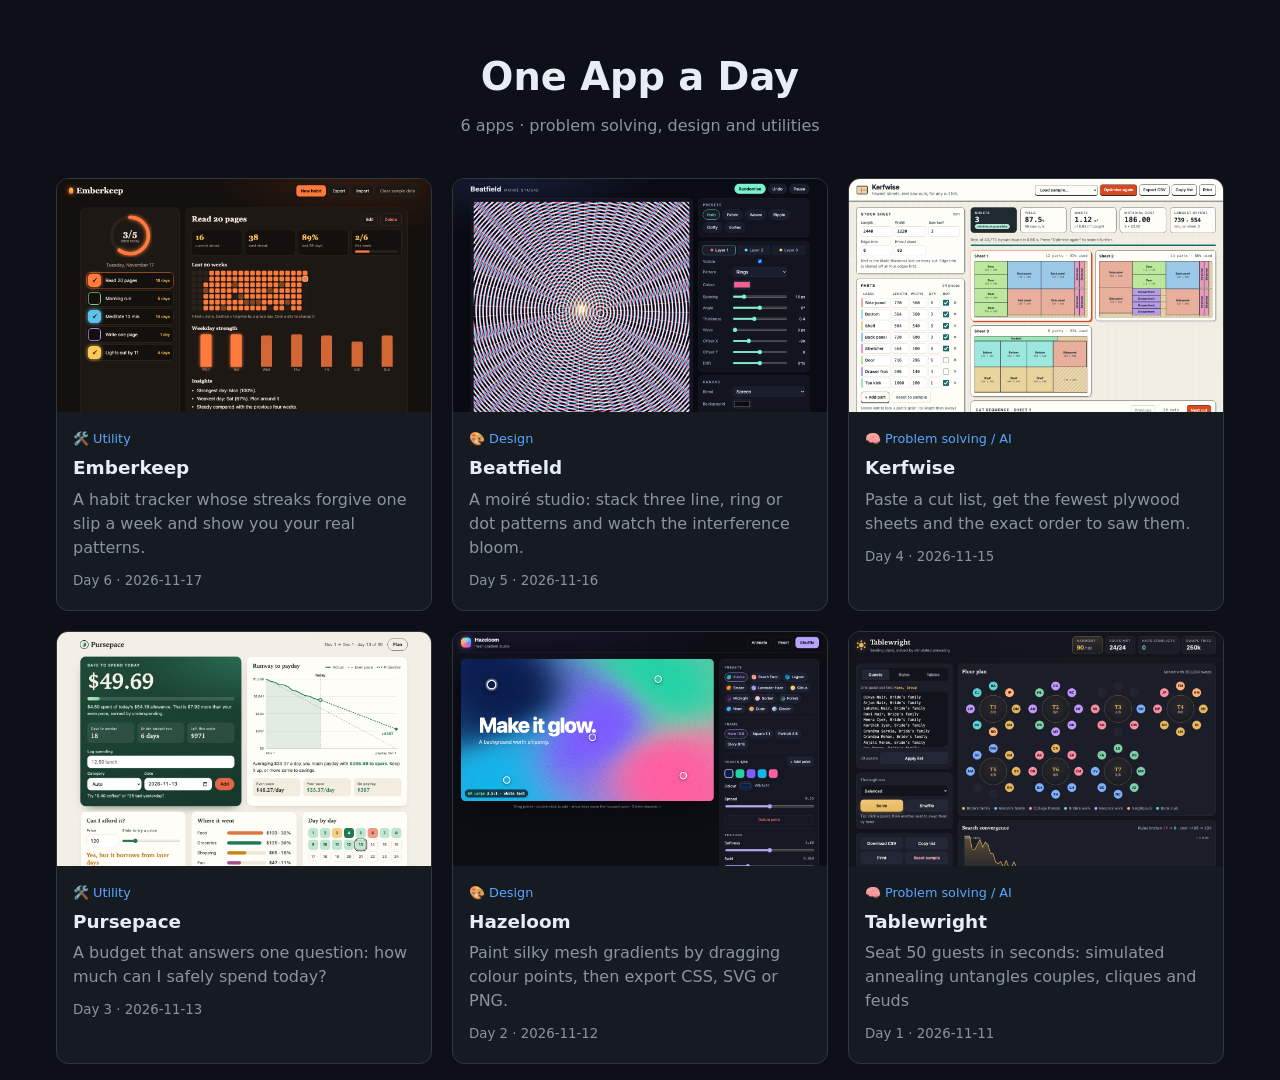
==== index.html @ 81ade237 "feat: day 6 - Emberkeep" ====
<!doctype html>
<html lang="en"><head><meta charset="utf-8">
<meta name="viewport" content="width=device-width, initial-scale=1">
<title>One App a Day</title>
<meta name="description" content="A new web app every day, each with a write-up.">
<style>
:root{--bg:#0d1117;--card:#161b22;--fg:#e6edf3;--muted:#8b949e;--accent:#58a6ff}
*{box-sizing:border-box}body{margin:0;font:16px/1.5 system-ui,sans-serif;background:var(--bg);color:var(--fg)}
header{padding:48px 16px 24px;text-align:center}h1{margin:0 0 8px;font-size:2.4rem}
header p{color:var(--muted);margin:0}
main{display:grid;gap:20px;grid-template-columns:repeat(auto-fill,minmax(280px,1fr));padding:16px;max-width:1200px;margin:auto}
.card{background:var(--card);border-radius:12px;overflow:hidden;color:inherit;text-decoration:none;border:1px solid #30363d;transition:transform .15s}
.card:hover{transform:translateY(-3px);border-color:var(--accent)}
.card img,.noshot{width:100%;aspect-ratio:16/10;object-fit:cover;display:block;background:#21262d}
.noshot{display:grid;place-items:center;color:var(--muted)}
.body{padding:14px 16px 18px}.tag{font-size:.8rem;color:var(--accent)}
h2{margin:4px 0 6px;font-size:1.15rem}p{margin:0 0 8px;color:var(--muted)}small{color:var(--muted)}
</style></head><body>
<header><h1>One App a Day</h1><p>6 apps · problem solving, design and utilities</p></header>
<main>
<a class="card" href="apps/2026-11-17/"><img src="apps/2026-11-17/screenshot.png" alt="Screenshot of Emberkeep" loading="lazy"><div class="body"><span class="tag">🛠️ Utility</span><h2>Emberkeep</h2><p>A habit tracker whose streaks forgive one slip a week and show you your real patterns.</p><small>Day 6 · 2026-11-17</small></div></a>
<a class="card" href="apps/2026-11-16/"><img src="apps/2026-11-16/screenshot.png" alt="Screenshot of Beatfield" loading="lazy"><div class="body"><span class="tag">🎨 Design</span><h2>Beatfield</h2><p>A moiré studio: stack three line, ring or dot patterns and watch the interference bloom.</p><small>Day 5 · 2026-11-16</small></div></a>
<a class="card" href="apps/2026-11-15/"><img src="apps/2026-11-15/screenshot.png" alt="Screenshot of Kerfwise" loading="lazy"><div class="body"><span class="tag">🧠 Problem solving / AI</span><h2>Kerfwise</h2><p>Paste a cut list, get the fewest plywood sheets and the exact order to saw them.</p><small>Day 4 · 2026-11-15</small></div></a>
<a class="card" href="apps/2026-11-13/"><img src="apps/2026-11-13/screenshot.png" alt="Screenshot of Pursepace" loading="lazy"><div class="body"><span class="tag">🛠️ Utility</span><h2>Pursepace</h2><p>A budget that answers one question: how much can I safely spend today?</p><small>Day 3 · 2026-11-13</small></div></a>
<a class="card" href="apps/2026-11-12/"><img src="apps/2026-11-12/screenshot.png" alt="Screenshot of Hazeloom" loading="lazy"><div class="body"><span class="tag">🎨 Design</span><h2>Hazeloom</h2><p>Paint silky mesh gradients by dragging colour points, then export CSS, SVG or PNG.</p><small>Day 2 · 2026-11-12</small></div></a>
<a class="card" href="apps/2026-11-11/"><img src="apps/2026-11-11/screenshot.png" alt="Screenshot of Tablewright" loading="lazy"><div class="body"><span class="tag">🧠 Problem solving / AI</span><h2>Tablewright</h2><p>Seat 50 guests in seconds: simulated annealing untangles couples, cliques and feuds</p><small>Day 1 · 2026-11-11</small></div></a>
</main></body></html>
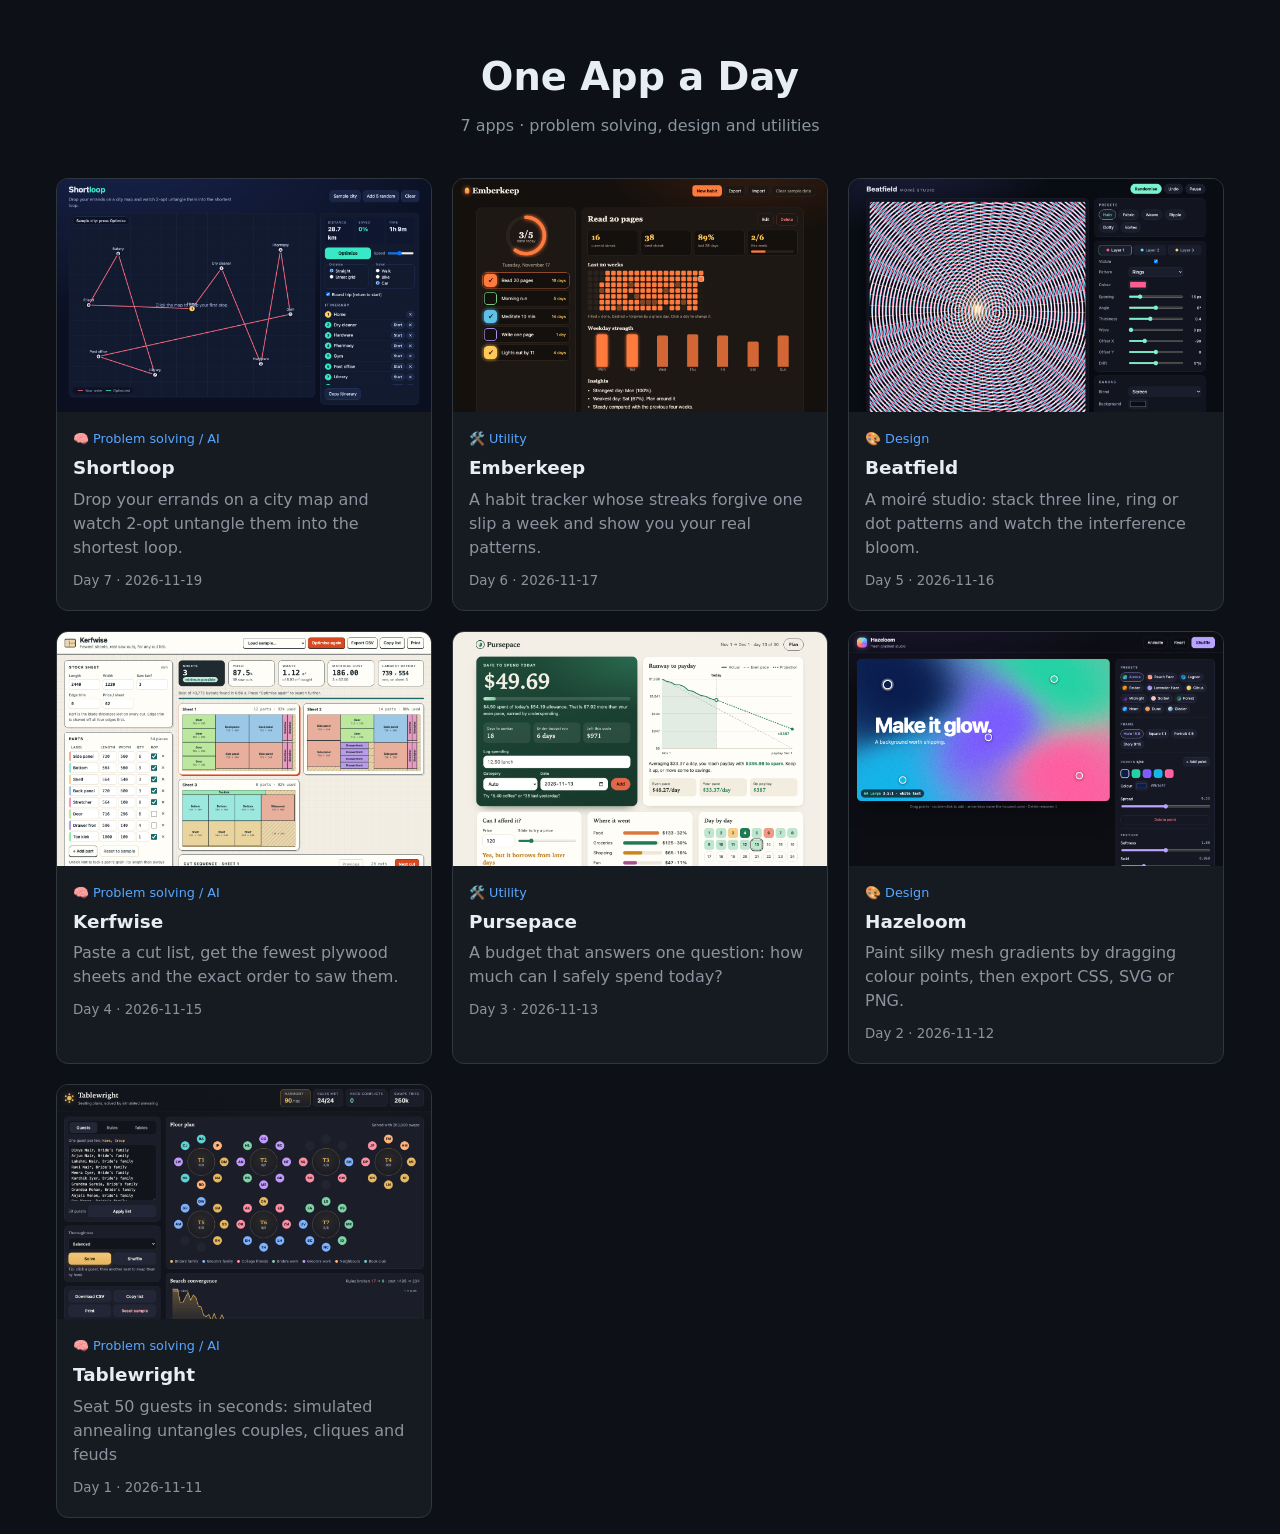
==== commit 21d6f46c: "feat: day 7 - Shortloop" ====
--- a/index.html
+++ b/index.html
@@ -16,8 +16,9 @@
 .body{padding:14px 16px 18px}.tag{font-size:.8rem;color:var(--accent)}
 h2{margin:4px 0 6px;font-size:1.15rem}p{margin:0 0 8px;color:var(--muted)}small{color:var(--muted)}
 </style></head><body>
-<header><h1>One App a Day</h1><p>6 apps · problem solving, design and utilities</p></header>
+<header><h1>One App a Day</h1><p>7 apps · problem solving, design and utilities</p></header>
 <main>
+<a class="card" href="apps/2026-11-19/"><img src="apps/2026-11-19/screenshot.png" alt="Screenshot of Shortloop" loading="lazy"><div class="body"><span class="tag">🧠 Problem solving / AI</span><h2>Shortloop</h2><p>Drop your errands on a city map and watch 2-opt untangle them into the shortest loop.</p><small>Day 7 · 2026-11-19</small></div></a>
 <a class="card" href="apps/2026-11-17/"><img src="apps/2026-11-17/screenshot.png" alt="Screenshot of Emberkeep" loading="lazy"><div class="body"><span class="tag">🛠️ Utility</span><h2>Emberkeep</h2><p>A habit tracker whose streaks forgive one slip a week and show you your real patterns.</p><small>Day 6 · 2026-11-17</small></div></a>
 <a class="card" href="apps/2026-11-16/"><img src="apps/2026-11-16/screenshot.png" alt="Screenshot of Beatfield" loading="lazy"><div class="body"><span class="tag">🎨 Design</span><h2>Beatfield</h2><p>A moiré studio: stack three line, ring or dot patterns and watch the interference bloom.</p><small>Day 5 · 2026-11-16</small></div></a>
 <a class="card" href="apps/2026-11-15/"><img src="apps/2026-11-15/screenshot.png" alt="Screenshot of Kerfwise" loading="lazy"><div class="body"><span class="tag">🧠 Problem solving / AI</span><h2>Kerfwise</h2><p>Paste a cut list, get the fewest plywood sheets and the exact order to saw them.</p><small>Day 4 · 2026-11-15</small></div></a>
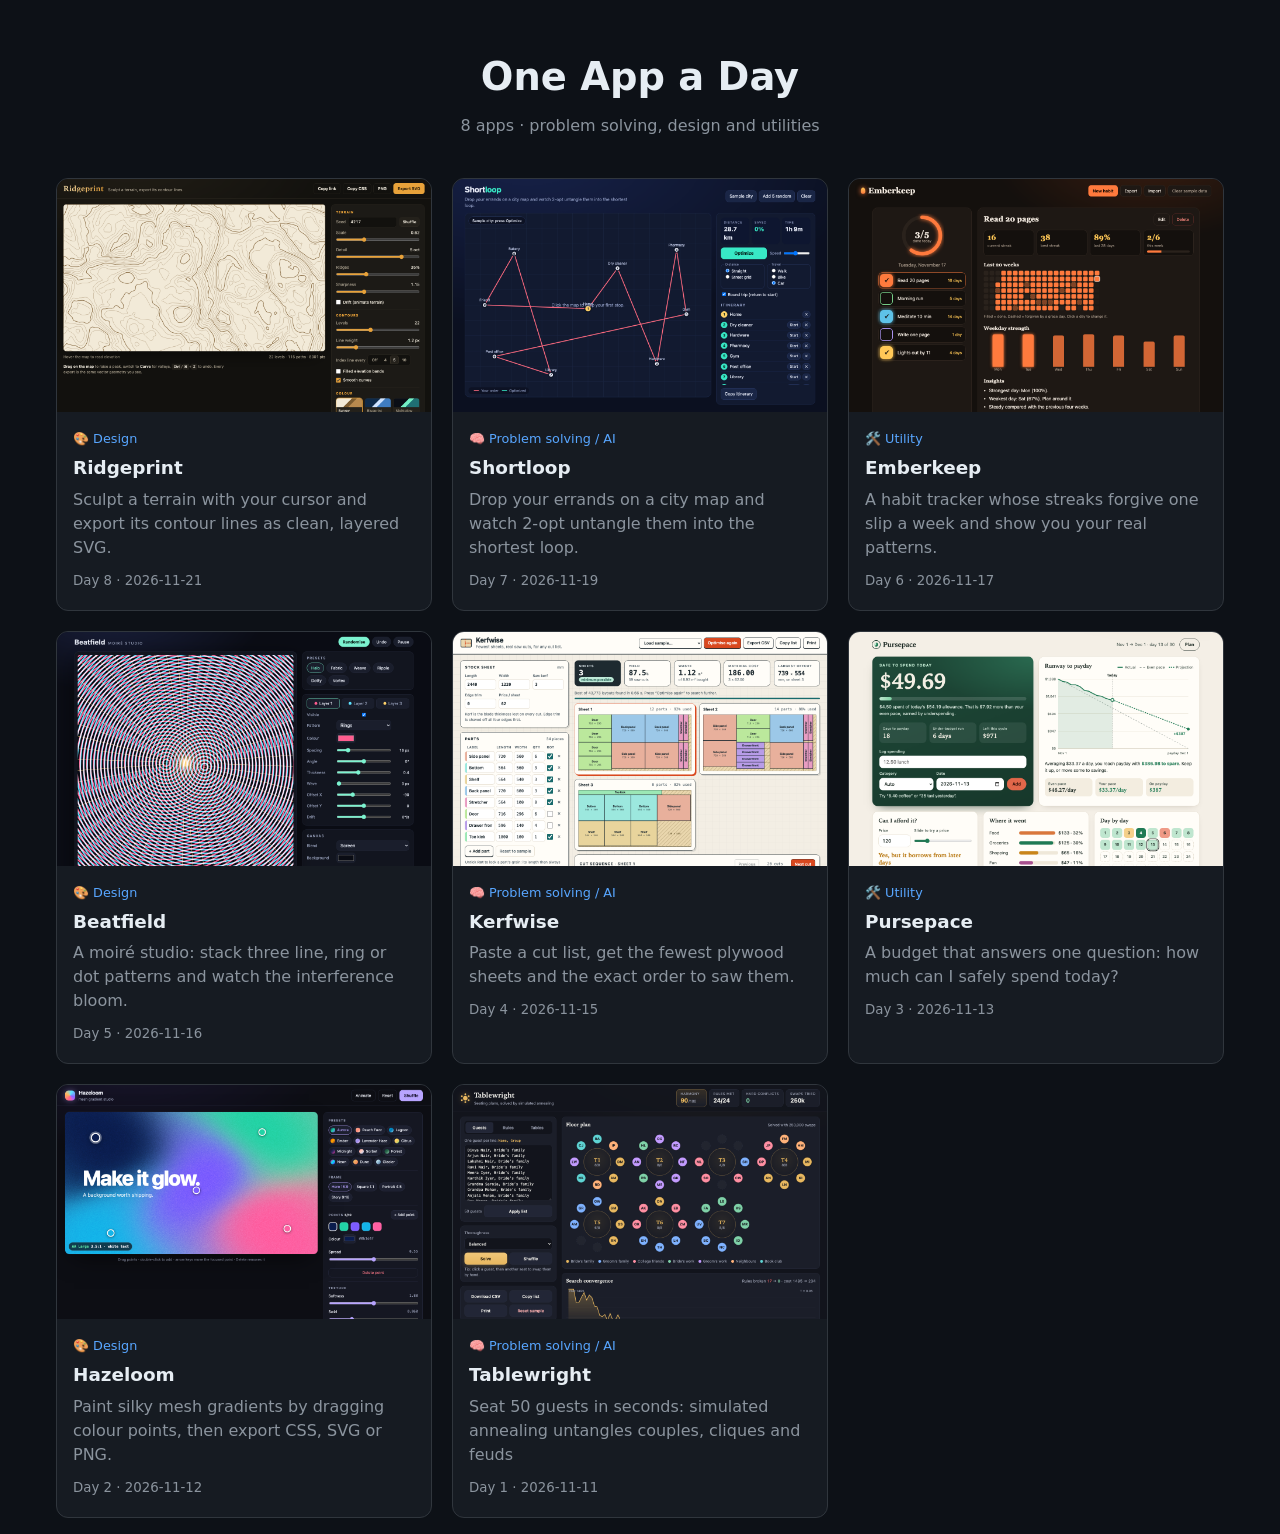
==== commit 312430bd: "feat: day 8 - Ridgeprint" ====
--- a/index.html
+++ b/index.html
@@ -16,8 +16,9 @@
 .body{padding:14px 16px 18px}.tag{font-size:.8rem;color:var(--accent)}
 h2{margin:4px 0 6px;font-size:1.15rem}p{margin:0 0 8px;color:var(--muted)}small{color:var(--muted)}
 </style></head><body>
-<header><h1>One App a Day</h1><p>7 apps · problem solving, design and utilities</p></header>
+<header><h1>One App a Day</h1><p>8 apps · problem solving, design and utilities</p></header>
 <main>
+<a class="card" href="apps/2026-11-21/"><img src="apps/2026-11-21/screenshot.png" alt="Screenshot of Ridgeprint" loading="lazy"><div class="body"><span class="tag">🎨 Design</span><h2>Ridgeprint</h2><p>Sculpt a terrain with your cursor and export its contour lines as clean, layered SVG.</p><small>Day 8 · 2026-11-21</small></div></a>
 <a class="card" href="apps/2026-11-19/"><img src="apps/2026-11-19/screenshot.png" alt="Screenshot of Shortloop" loading="lazy"><div class="body"><span class="tag">🧠 Problem solving / AI</span><h2>Shortloop</h2><p>Drop your errands on a city map and watch 2-opt untangle them into the shortest loop.</p><small>Day 7 · 2026-11-19</small></div></a>
 <a class="card" href="apps/2026-11-17/"><img src="apps/2026-11-17/screenshot.png" alt="Screenshot of Emberkeep" loading="lazy"><div class="body"><span class="tag">🛠️ Utility</span><h2>Emberkeep</h2><p>A habit tracker whose streaks forgive one slip a week and show you your real patterns.</p><small>Day 6 · 2026-11-17</small></div></a>
 <a class="card" href="apps/2026-11-16/"><img src="apps/2026-11-16/screenshot.png" alt="Screenshot of Beatfield" loading="lazy"><div class="body"><span class="tag">🎨 Design</span><h2>Beatfield</h2><p>A moiré studio: stack three line, ring or dot patterns and watch the interference bloom.</p><small>Day 5 · 2026-11-16</small></div></a>
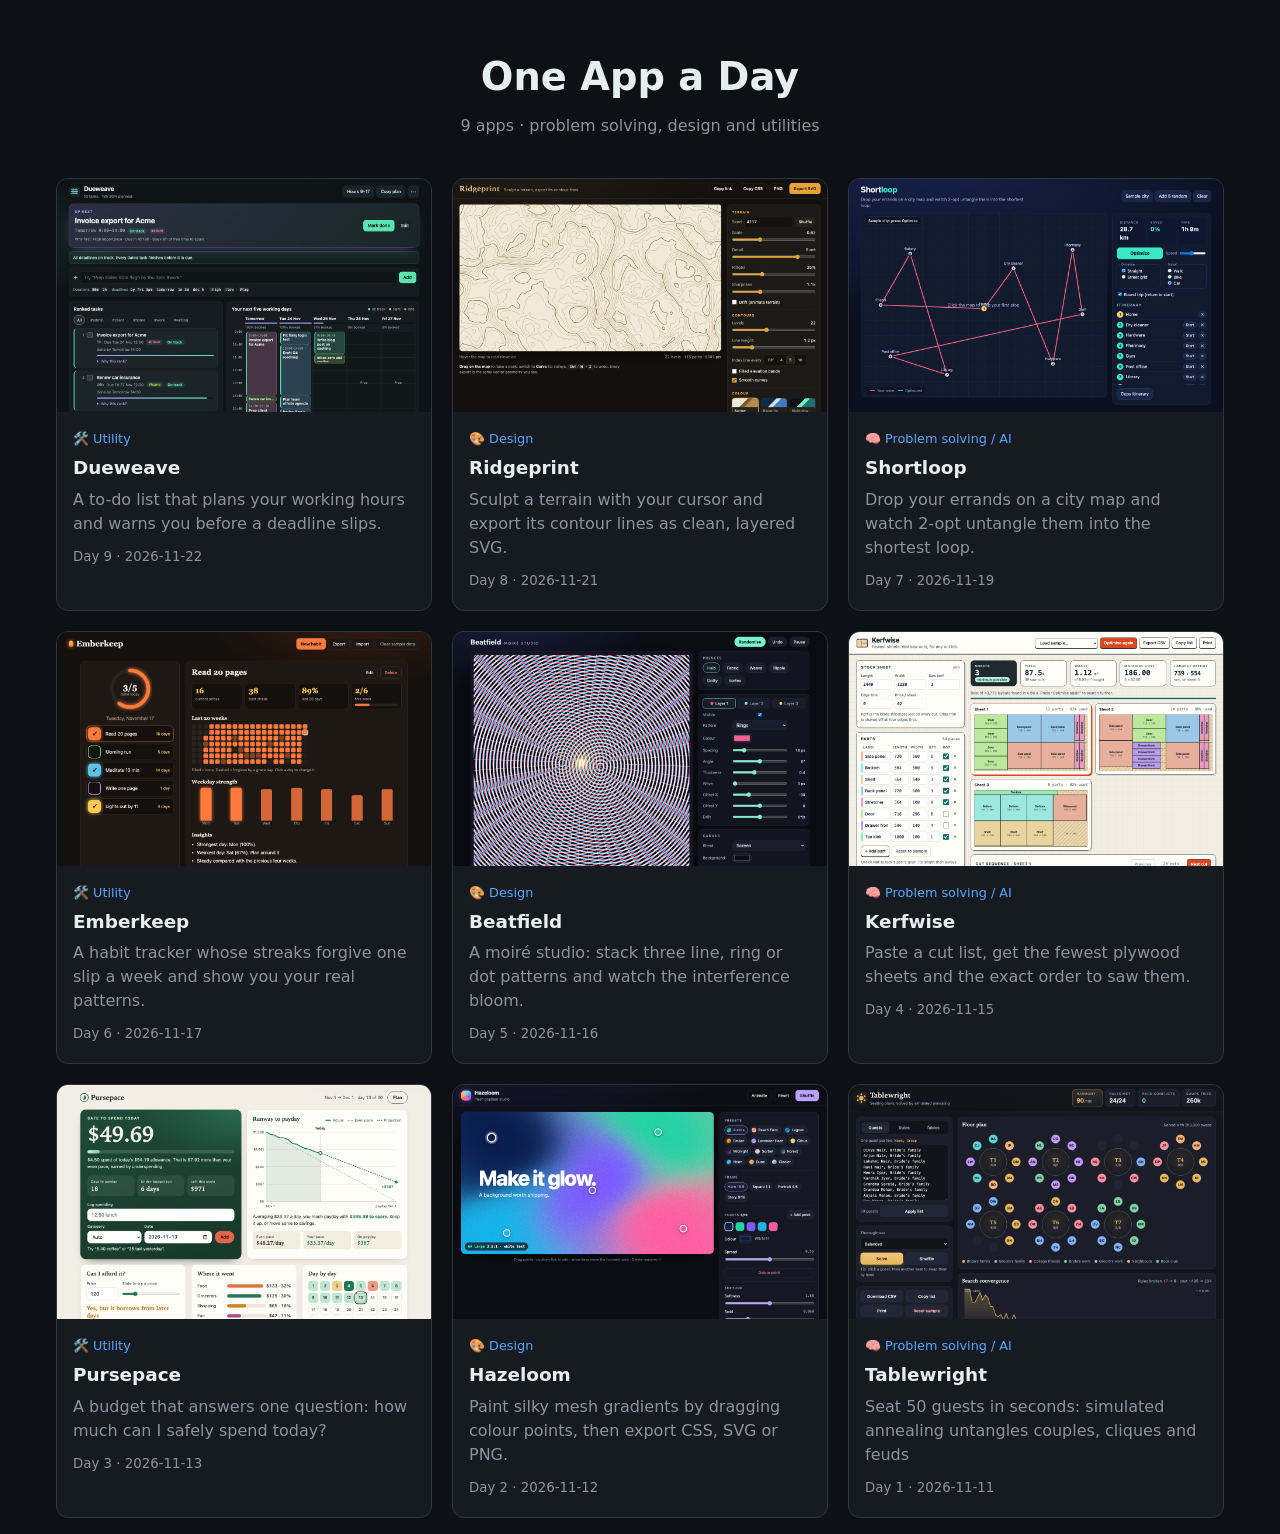
==== commit e6967d0a: "feat: day 9 - Dueweave" ====
--- a/index.html
+++ b/index.html
@@ -16,8 +16,9 @@
 .body{padding:14px 16px 18px}.tag{font-size:.8rem;color:var(--accent)}
 h2{margin:4px 0 6px;font-size:1.15rem}p{margin:0 0 8px;color:var(--muted)}small{color:var(--muted)}
 </style></head><body>
-<header><h1>One App a Day</h1><p>8 apps · problem solving, design and utilities</p></header>
+<header><h1>One App a Day</h1><p>9 apps · problem solving, design and utilities</p></header>
 <main>
+<a class="card" href="apps/2026-11-22/"><img src="apps/2026-11-22/screenshot.png" alt="Screenshot of Dueweave" loading="lazy"><div class="body"><span class="tag">🛠️ Utility</span><h2>Dueweave</h2><p>A to-do list that plans your working hours and warns you before a deadline slips.</p><small>Day 9 · 2026-11-22</small></div></a>
 <a class="card" href="apps/2026-11-21/"><img src="apps/2026-11-21/screenshot.png" alt="Screenshot of Ridgeprint" loading="lazy"><div class="body"><span class="tag">🎨 Design</span><h2>Ridgeprint</h2><p>Sculpt a terrain with your cursor and export its contour lines as clean, layered SVG.</p><small>Day 8 · 2026-11-21</small></div></a>
 <a class="card" href="apps/2026-11-19/"><img src="apps/2026-11-19/screenshot.png" alt="Screenshot of Shortloop" loading="lazy"><div class="body"><span class="tag">🧠 Problem solving / AI</span><h2>Shortloop</h2><p>Drop your errands on a city map and watch 2-opt untangle them into the shortest loop.</p><small>Day 7 · 2026-11-19</small></div></a>
 <a class="card" href="apps/2026-11-17/"><img src="apps/2026-11-17/screenshot.png" alt="Screenshot of Emberkeep" loading="lazy"><div class="body"><span class="tag">🛠️ Utility</span><h2>Emberkeep</h2><p>A habit tracker whose streaks forgive one slip a week and show you your real patterns.</p><small>Day 6 · 2026-11-17</small></div></a>
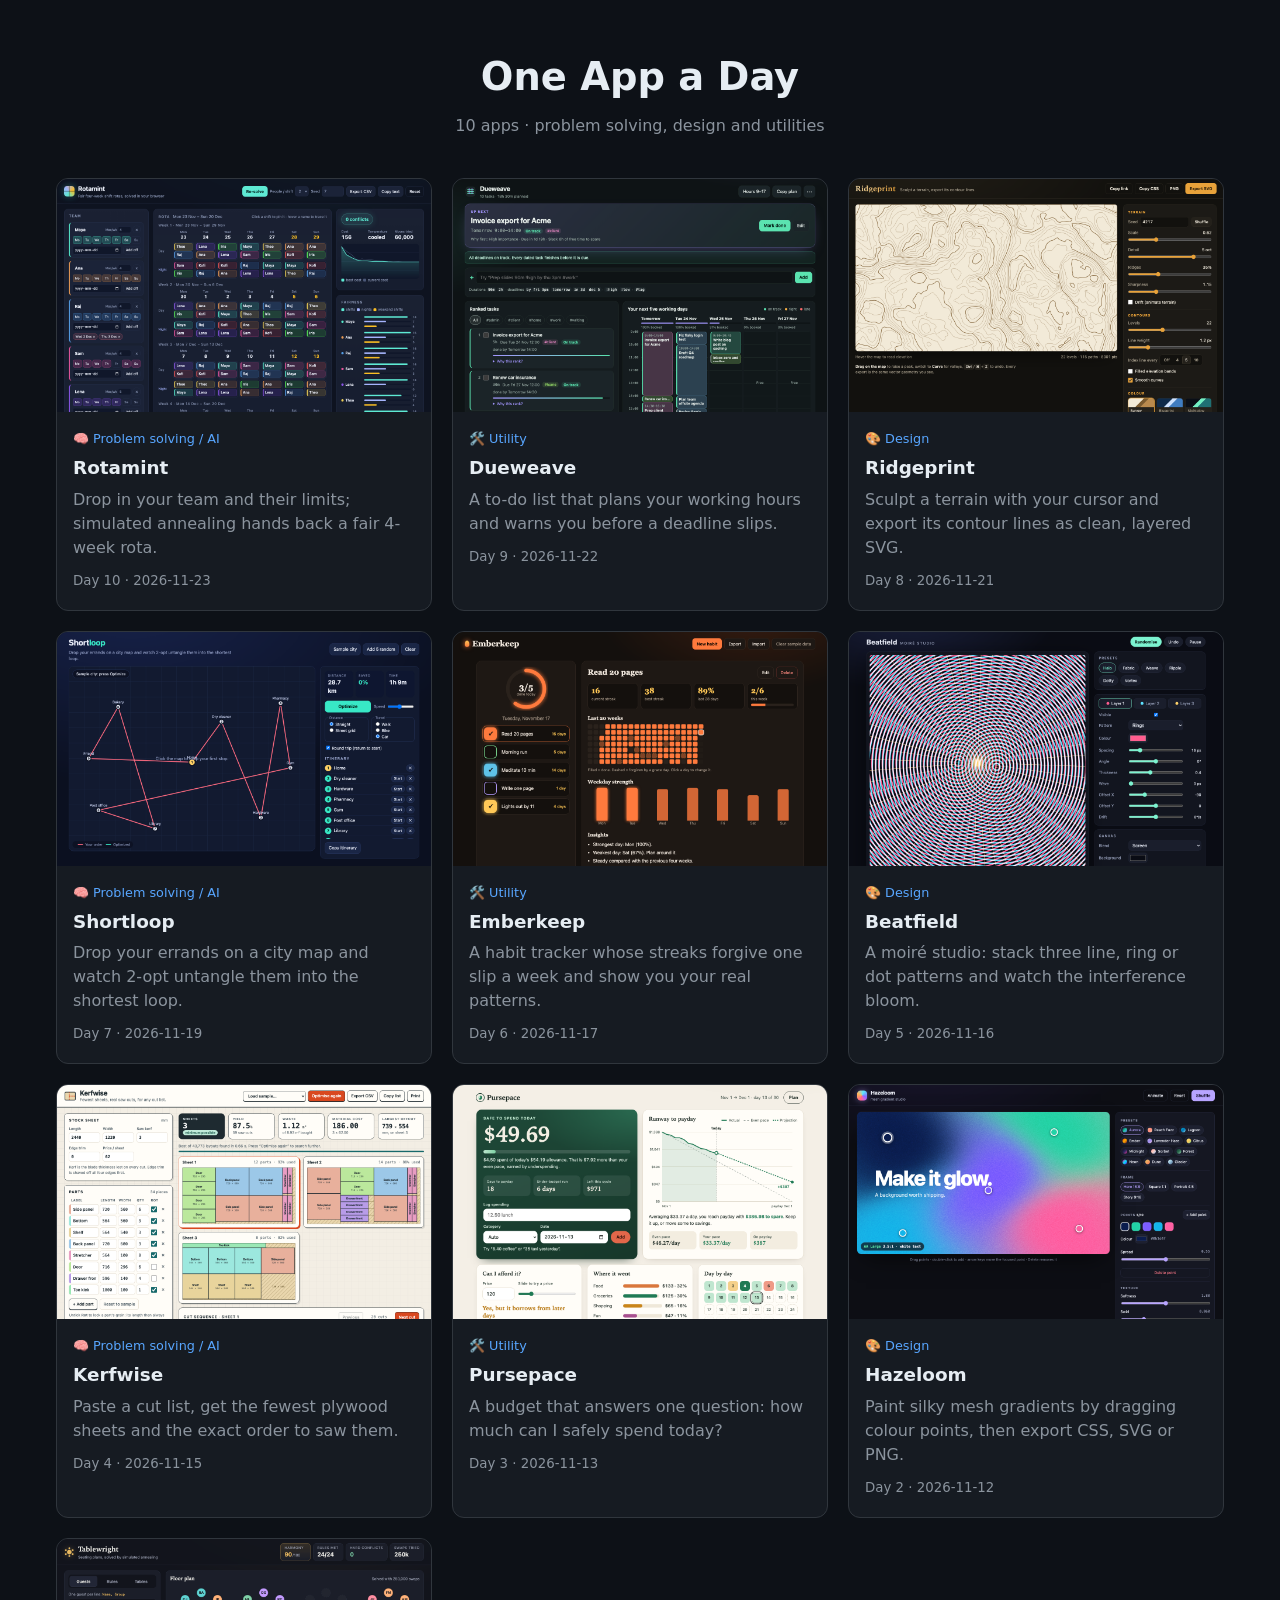
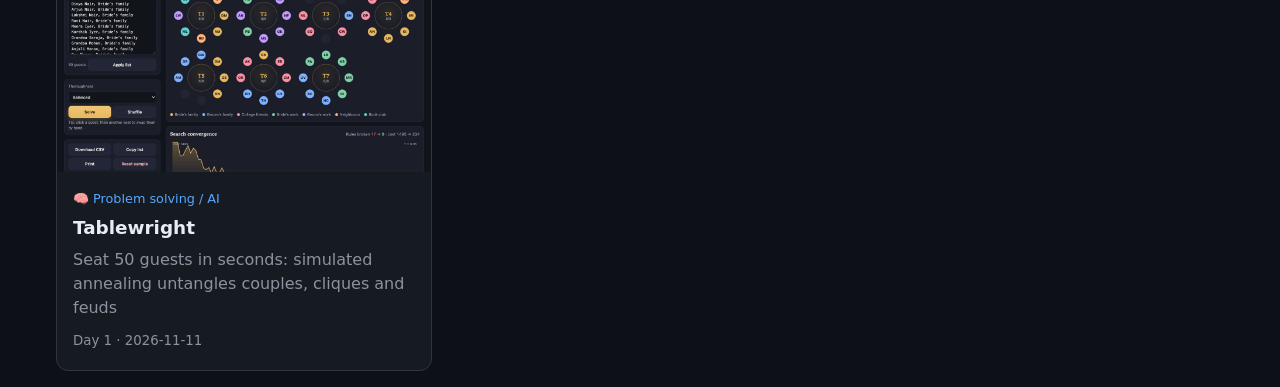
==== commit 04f83f8b: "feat: day 10 - Rotamint" ====
--- a/index.html
+++ b/index.html
@@ -16,8 +16,9 @@
 .body{padding:14px 16px 18px}.tag{font-size:.8rem;color:var(--accent)}
 h2{margin:4px 0 6px;font-size:1.15rem}p{margin:0 0 8px;color:var(--muted)}small{color:var(--muted)}
 </style></head><body>
-<header><h1>One App a Day</h1><p>9 apps · problem solving, design and utilities</p></header>
+<header><h1>One App a Day</h1><p>10 apps · problem solving, design and utilities</p></header>
 <main>
+<a class="card" href="apps/2026-11-23/"><img src="apps/2026-11-23/screenshot.png" alt="Screenshot of Rotamint" loading="lazy"><div class="body"><span class="tag">🧠 Problem solving / AI</span><h2>Rotamint</h2><p>Drop in your team and their limits; simulated annealing hands back a fair 4-week rota.</p><small>Day 10 · 2026-11-23</small></div></a>
 <a class="card" href="apps/2026-11-22/"><img src="apps/2026-11-22/screenshot.png" alt="Screenshot of Dueweave" loading="lazy"><div class="body"><span class="tag">🛠️ Utility</span><h2>Dueweave</h2><p>A to-do list that plans your working hours and warns you before a deadline slips.</p><small>Day 9 · 2026-11-22</small></div></a>
 <a class="card" href="apps/2026-11-21/"><img src="apps/2026-11-21/screenshot.png" alt="Screenshot of Ridgeprint" loading="lazy"><div class="body"><span class="tag">🎨 Design</span><h2>Ridgeprint</h2><p>Sculpt a terrain with your cursor and export its contour lines as clean, layered SVG.</p><small>Day 8 · 2026-11-21</small></div></a>
 <a class="card" href="apps/2026-11-19/"><img src="apps/2026-11-19/screenshot.png" alt="Screenshot of Shortloop" loading="lazy"><div class="body"><span class="tag">🧠 Problem solving / AI</span><h2>Shortloop</h2><p>Drop your errands on a city map and watch 2-opt untangle them into the shortest loop.</p><small>Day 7 · 2026-11-19</small></div></a>
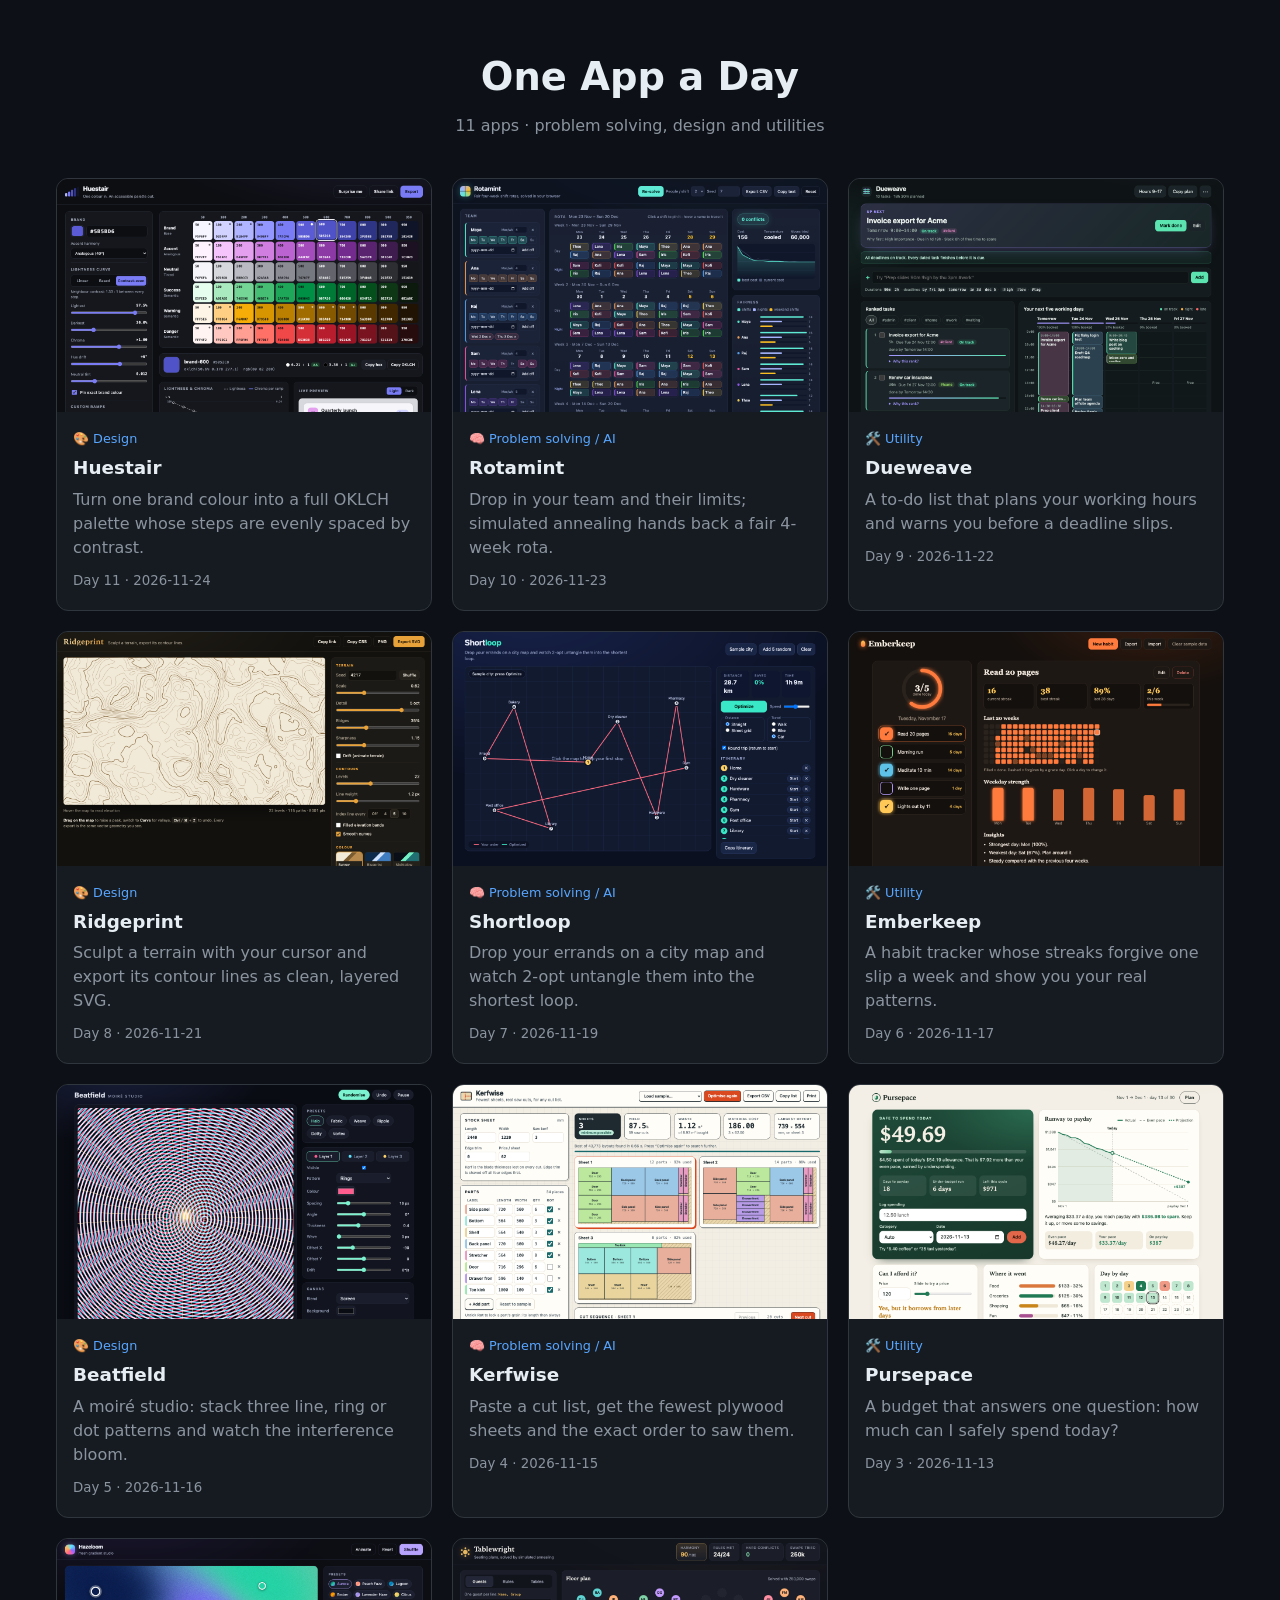
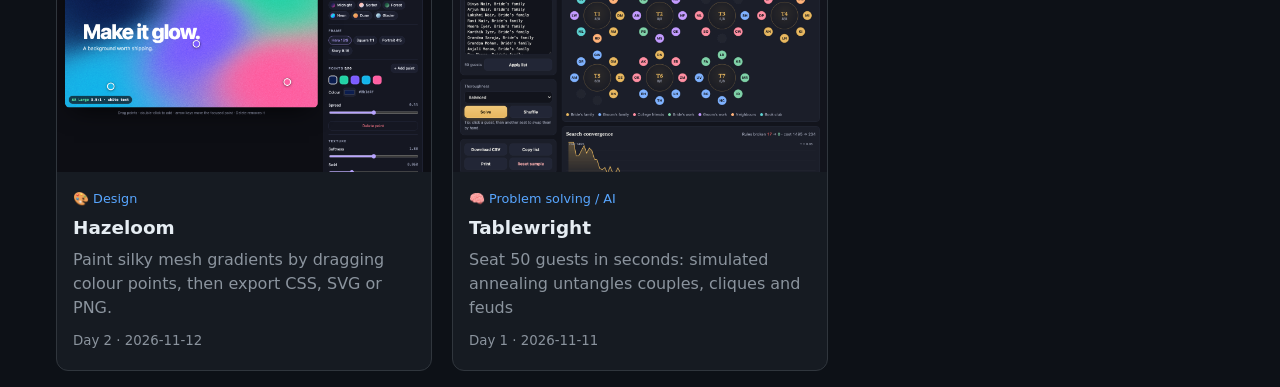
==== commit 0b55d093: "feat: day 11 - Huestair" ====
--- a/index.html
+++ b/index.html
@@ -16,8 +16,9 @@
 .body{padding:14px 16px 18px}.tag{font-size:.8rem;color:var(--accent)}
 h2{margin:4px 0 6px;font-size:1.15rem}p{margin:0 0 8px;color:var(--muted)}small{color:var(--muted)}
 </style></head><body>
-<header><h1>One App a Day</h1><p>10 apps · problem solving, design and utilities</p></header>
+<header><h1>One App a Day</h1><p>11 apps · problem solving, design and utilities</p></header>
 <main>
+<a class="card" href="apps/2026-11-24/"><img src="apps/2026-11-24/screenshot.png" alt="Screenshot of Huestair" loading="lazy"><div class="body"><span class="tag">🎨 Design</span><h2>Huestair</h2><p>Turn one brand colour into a full OKLCH palette whose steps are evenly spaced by contrast.</p><small>Day 11 · 2026-11-24</small></div></a>
 <a class="card" href="apps/2026-11-23/"><img src="apps/2026-11-23/screenshot.png" alt="Screenshot of Rotamint" loading="lazy"><div class="body"><span class="tag">🧠 Problem solving / AI</span><h2>Rotamint</h2><p>Drop in your team and their limits; simulated annealing hands back a fair 4-week rota.</p><small>Day 10 · 2026-11-23</small></div></a>
 <a class="card" href="apps/2026-11-22/"><img src="apps/2026-11-22/screenshot.png" alt="Screenshot of Dueweave" loading="lazy"><div class="body"><span class="tag">🛠️ Utility</span><h2>Dueweave</h2><p>A to-do list that plans your working hours and warns you before a deadline slips.</p><small>Day 9 · 2026-11-22</small></div></a>
 <a class="card" href="apps/2026-11-21/"><img src="apps/2026-11-21/screenshot.png" alt="Screenshot of Ridgeprint" loading="lazy"><div class="body"><span class="tag">🎨 Design</span><h2>Ridgeprint</h2><p>Sculpt a terrain with your cursor and export its contour lines as clean, layered SVG.</p><small>Day 8 · 2026-11-21</small></div></a>
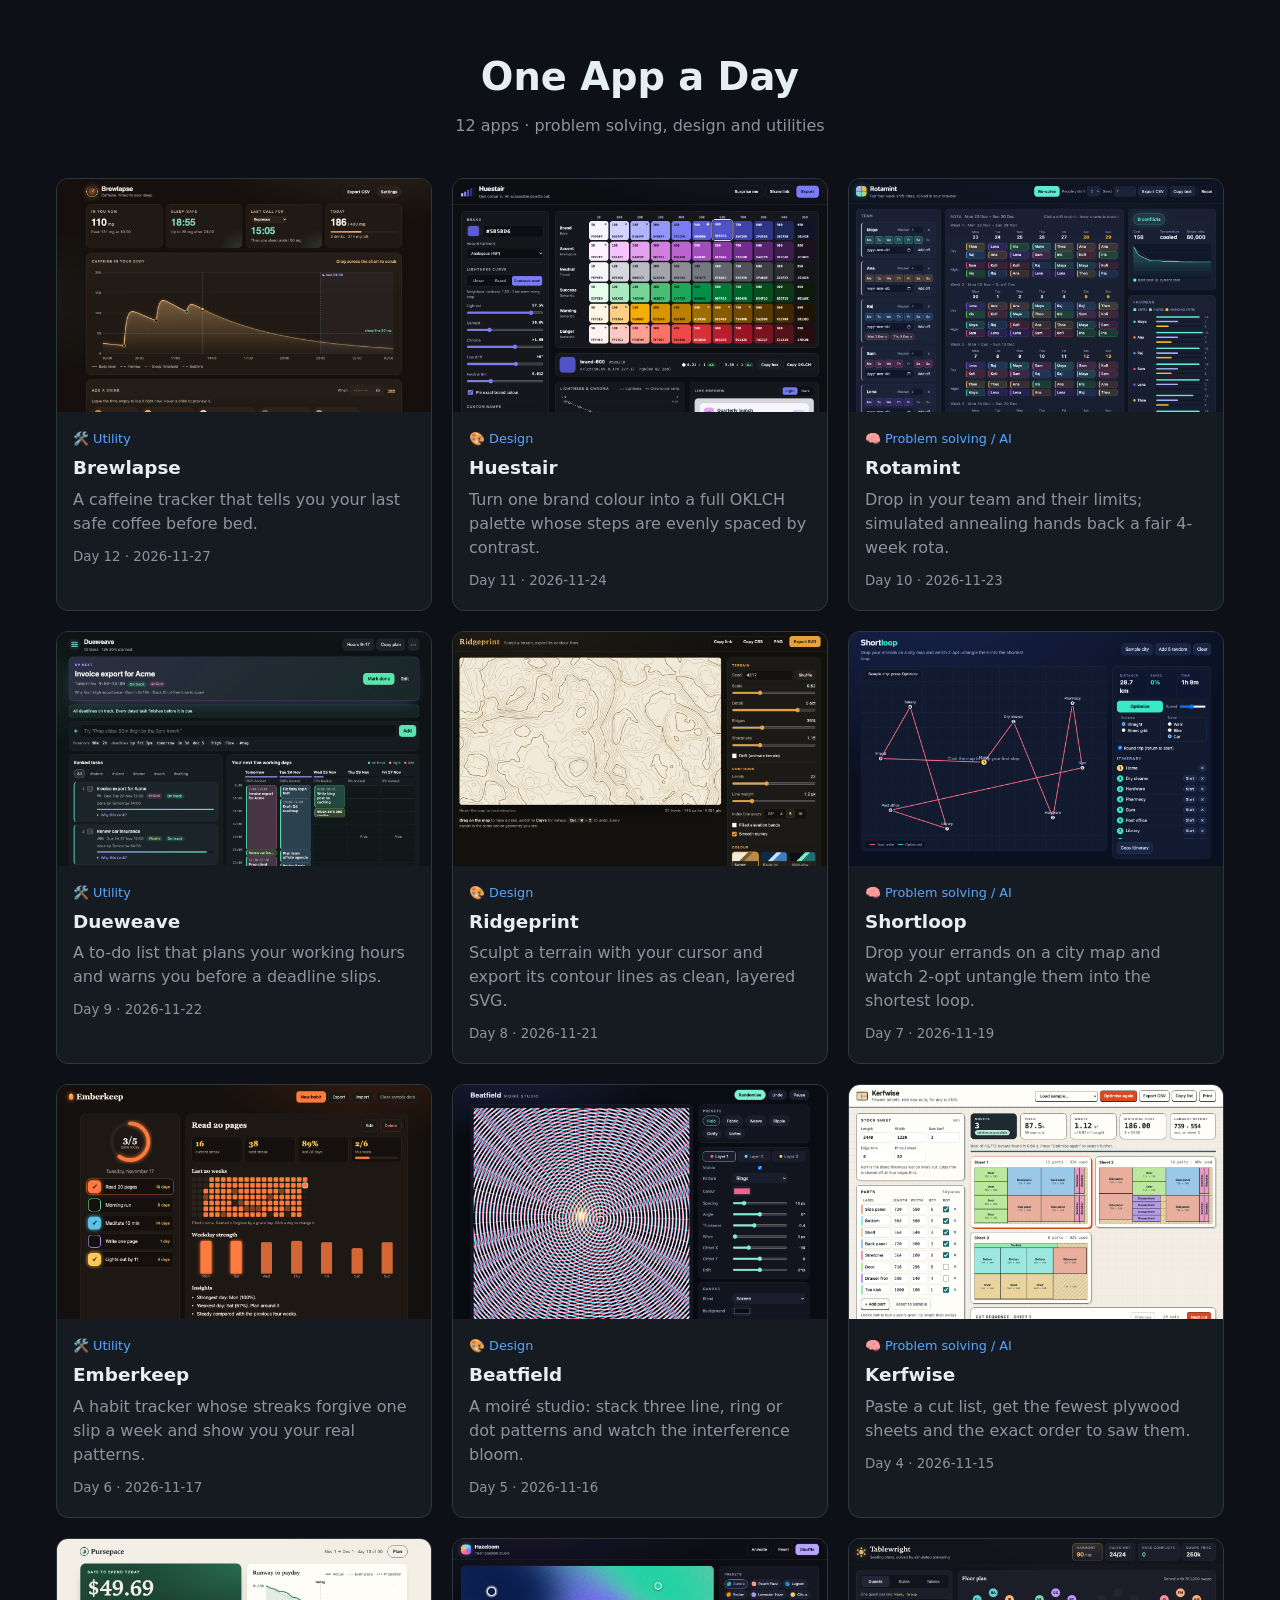
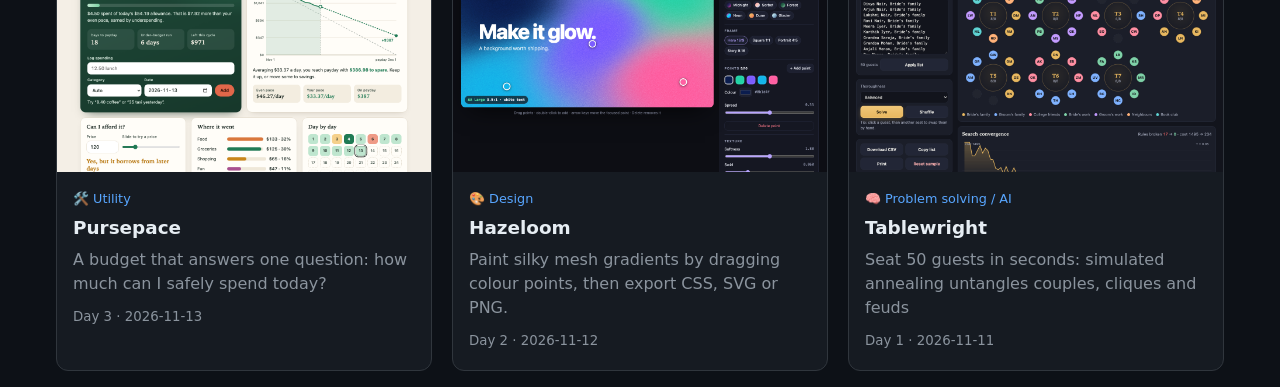
==== commit b9af1bf2: "feat: day 12 - Brewlapse" ====
--- a/index.html
+++ b/index.html
@@ -16,8 +16,9 @@
 .body{padding:14px 16px 18px}.tag{font-size:.8rem;color:var(--accent)}
 h2{margin:4px 0 6px;font-size:1.15rem}p{margin:0 0 8px;color:var(--muted)}small{color:var(--muted)}
 </style></head><body>
-<header><h1>One App a Day</h1><p>11 apps · problem solving, design and utilities</p></header>
+<header><h1>One App a Day</h1><p>12 apps · problem solving, design and utilities</p></header>
 <main>
+<a class="card" href="apps/2026-11-27/"><img src="apps/2026-11-27/screenshot.png" alt="Screenshot of Brewlapse" loading="lazy"><div class="body"><span class="tag">🛠️ Utility</span><h2>Brewlapse</h2><p>A caffeine tracker that tells you your last safe coffee before bed.</p><small>Day 12 · 2026-11-27</small></div></a>
 <a class="card" href="apps/2026-11-24/"><img src="apps/2026-11-24/screenshot.png" alt="Screenshot of Huestair" loading="lazy"><div class="body"><span class="tag">🎨 Design</span><h2>Huestair</h2><p>Turn one brand colour into a full OKLCH palette whose steps are evenly spaced by contrast.</p><small>Day 11 · 2026-11-24</small></div></a>
 <a class="card" href="apps/2026-11-23/"><img src="apps/2026-11-23/screenshot.png" alt="Screenshot of Rotamint" loading="lazy"><div class="body"><span class="tag">🧠 Problem solving / AI</span><h2>Rotamint</h2><p>Drop in your team and their limits; simulated annealing hands back a fair 4-week rota.</p><small>Day 10 · 2026-11-23</small></div></a>
 <a class="card" href="apps/2026-11-22/"><img src="apps/2026-11-22/screenshot.png" alt="Screenshot of Dueweave" loading="lazy"><div class="body"><span class="tag">🛠️ Utility</span><h2>Dueweave</h2><p>A to-do list that plans your working hours and warns you before a deadline slips.</p><small>Day 9 · 2026-11-22</small></div></a>
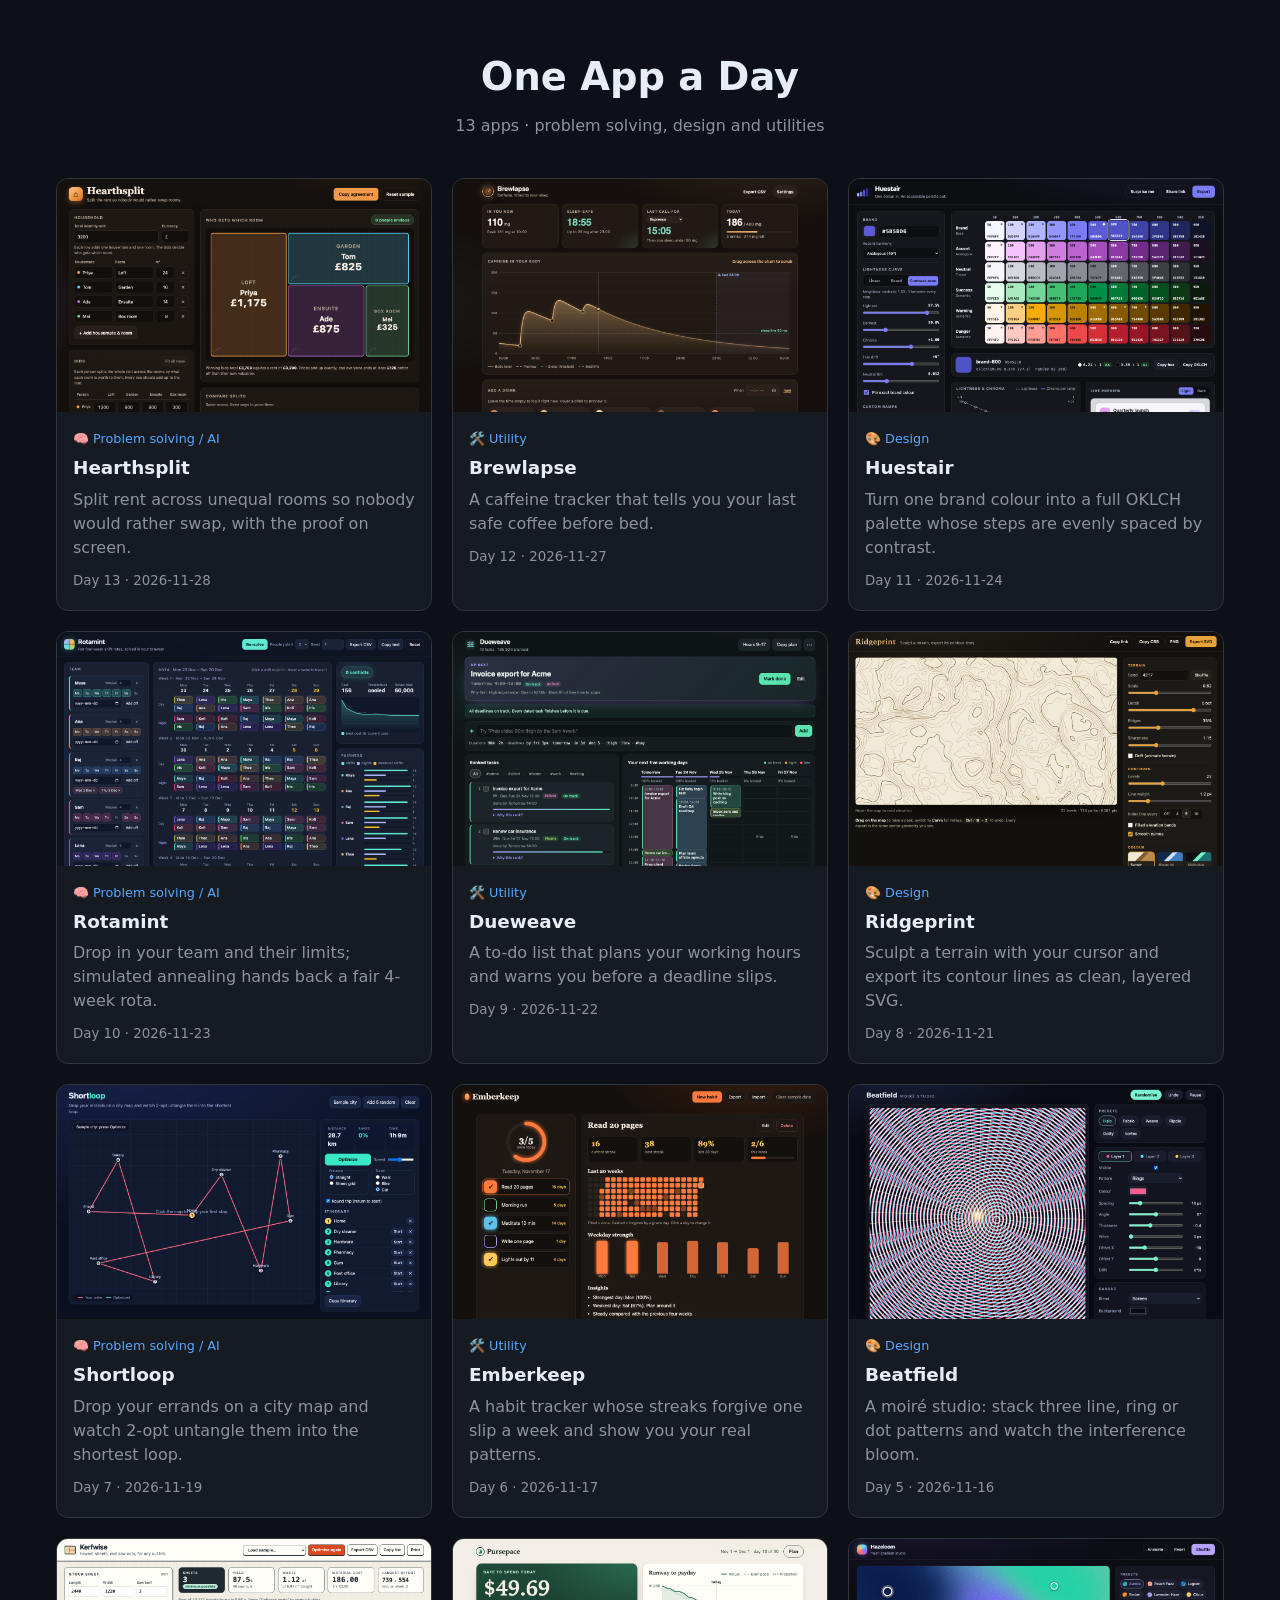
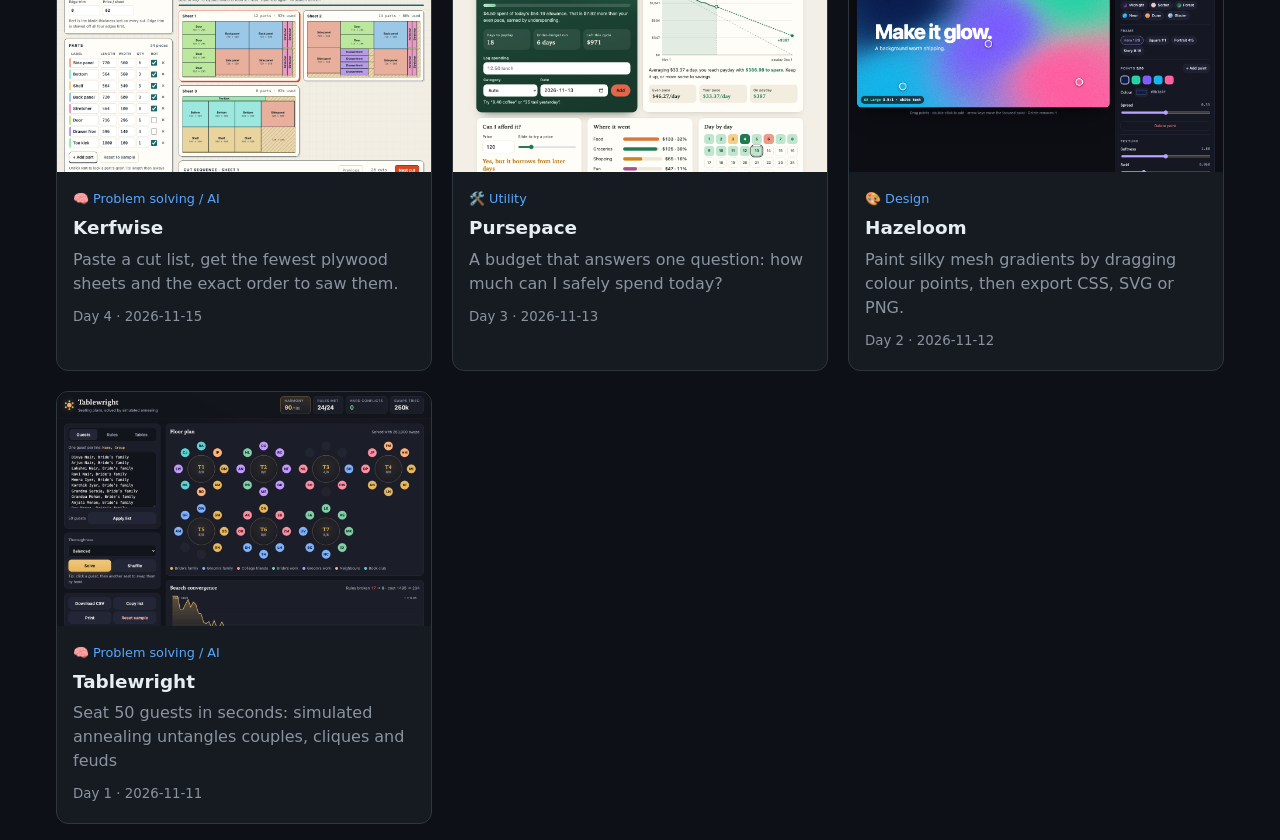
==== commit 117301a8: "feat: day 13 - Hearthsplit" ====
--- a/index.html
+++ b/index.html
@@ -16,8 +16,9 @@
 .body{padding:14px 16px 18px}.tag{font-size:.8rem;color:var(--accent)}
 h2{margin:4px 0 6px;font-size:1.15rem}p{margin:0 0 8px;color:var(--muted)}small{color:var(--muted)}
 </style></head><body>
-<header><h1>One App a Day</h1><p>12 apps · problem solving, design and utilities</p></header>
+<header><h1>One App a Day</h1><p>13 apps · problem solving, design and utilities</p></header>
 <main>
+<a class="card" href="apps/2026-11-28/"><img src="apps/2026-11-28/screenshot.png" alt="Screenshot of Hearthsplit" loading="lazy"><div class="body"><span class="tag">🧠 Problem solving / AI</span><h2>Hearthsplit</h2><p>Split rent across unequal rooms so nobody would rather swap, with the proof on screen.</p><small>Day 13 · 2026-11-28</small></div></a>
 <a class="card" href="apps/2026-11-27/"><img src="apps/2026-11-27/screenshot.png" alt="Screenshot of Brewlapse" loading="lazy"><div class="body"><span class="tag">🛠️ Utility</span><h2>Brewlapse</h2><p>A caffeine tracker that tells you your last safe coffee before bed.</p><small>Day 12 · 2026-11-27</small></div></a>
 <a class="card" href="apps/2026-11-24/"><img src="apps/2026-11-24/screenshot.png" alt="Screenshot of Huestair" loading="lazy"><div class="body"><span class="tag">🎨 Design</span><h2>Huestair</h2><p>Turn one brand colour into a full OKLCH palette whose steps are evenly spaced by contrast.</p><small>Day 11 · 2026-11-24</small></div></a>
 <a class="card" href="apps/2026-11-23/"><img src="apps/2026-11-23/screenshot.png" alt="Screenshot of Rotamint" loading="lazy"><div class="body"><span class="tag">🧠 Problem solving / AI</span><h2>Rotamint</h2><p>Drop in your team and their limits; simulated annealing hands back a fair 4-week rota.</p><small>Day 10 · 2026-11-23</small></div></a>
